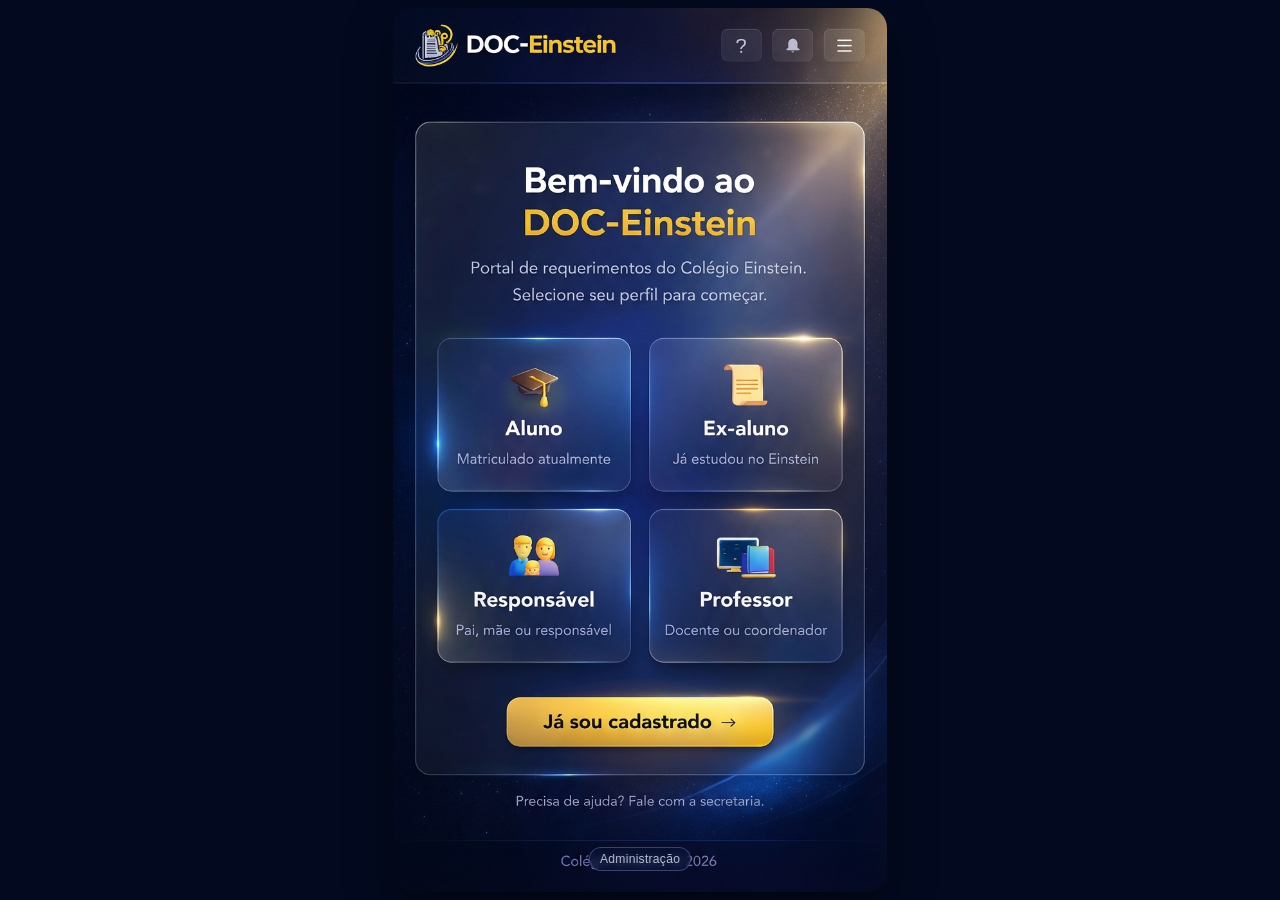
==== index.html @ a2281558 "Initial DOC-Einstein web app and workflow integration. Add the current local implementation, includi" ====
<!doctype html>
<html lang="pt-BR">
<head>
  <meta charset="utf-8" />
  <meta name="viewport" content="width=device-width, initial-scale=1, viewport-fit=cover" />
  <title>DOC-Einstein</title>
  <link rel="stylesheet" href="stitch/welcome.css" />
</head>
<body class="stitch-welcome-page">
  <main class="stitch-mock-root" aria-label="DOC-Einstein — Portal de Requerimentos">
    <img class="stitch-mock-image" src="assets/stitch/screen.png?v=1" alt="DOC-Einstein — Welcome Screen" />

    <a class="stitch-hotspot hs-admin" href="admin-dashboard.html" aria-label="Área de Administração"></a>
    <a class="stitch-hotspot hs-aluno" href="aluno.html" aria-label="Aluno — Matriculado atualmente"></a>
    <a class="stitch-hotspot hs-exaluno" href="ex-aluno.html" aria-label="Ex-aluno — Já estudou no Einstein"></a>
    <a class="stitch-hotspot hs-responsavel" href="responsavel.html" aria-label="Responsável — Pai, mãe ou responsável"></a>
    <a class="stitch-hotspot hs-professor" href="professor.html" aria-label="Professor — Docente ou coordenador"></a>
    <a class="stitch-hotspot hs-login" href="login.html?modo=login" aria-label="Já sou cadastrado"></a>
    <a class="stitch-admin-footer-link" href="admin-dashboard.html" aria-label="Área de Administração">Administração</a>
  </main>
</body>
</html>
---- stitch/welcome.css ----
:root{
  --safe-top:env(safe-area-inset-top);
  --safe-right:env(safe-area-inset-right);
  --safe-bottom:env(safe-area-inset-bottom);
  --safe-left:env(safe-area-inset-left);
}

*{
  box-sizing:border-box;
}

[hidden]{
  display:none !important;
}

html,
body{
  min-height:100%;
}

body.stitch-welcome-page{
  margin:0;
  min-height:100svh;
  min-height:100dvh;
  padding:8px;
  padding-top:calc(var(--safe-top) + 8px);
  padding-right:calc(var(--safe-right) + 8px);
  padding-bottom:calc(var(--safe-bottom) + 8px);
  padding-left:calc(var(--safe-left) + 8px);
  display:grid;
  place-items:center;
  background:#030a20;
  font-family:Inter, "Segoe UI", Roboto, Arial, sans-serif;
}

.stitch-mock-root{
  width:min(calc(100vw - 16px), calc((100svh - 16px) * (768 / 1376)));
  aspect-ratio:768 / 1376;
  position:relative;
  border-radius:20px;
  overflow:hidden;
  box-shadow:0 20px 48px rgba(0,0,0,.45);
}

.stitch-mock-image{
  position:absolute;
  inset:0;
  width:100%;
  height:100%;
  display:block;
  object-fit:cover;
  z-index:1;
}

.stitch-hotspot{
  position:absolute;
  z-index:3;
  display:block;
  border-radius:16px;
  background:transparent;
  outline:none;
}

.stitch-hotspot:focus-visible{
  box-shadow:0 0 0 3px rgba(255,214,112,.62);
}

.hs-admin{
  left:4.9%;
  top:3.3%;
  width:8.9%;
  height:3.3%;
  border-radius:999px;
}

.hs-aluno{
  left:9.8%;
  top:34.3%;
  width:38.4%;
  height:16.2%;
}

.hs-exaluno{
  left:51.8%;
  top:34.3%;
  width:38.4%;
  height:16.2%;
}

.hs-responsavel{
  left:9.8%;
  top:54.4%;
  width:38.4%;
  height:16.2%;
}

.hs-professor{
  left:51.8%;
  top:54.4%;
  width:38.4%;
  height:16.2%;
}

.hs-login{
  left:25.3%;
  top:76.8%;
  width:49.5%;
  height:8.5%;
  border-radius:18px;
}

.stitch-admin-footer-link{
  position:absolute;
  left:50%;
  bottom:2.4%;
  transform:translateX(-50%);
  z-index:4;
  text-decoration:none;
  font-size:clamp(.62rem, 1.7vw, .76rem);
  letter-spacing:.02em;
  color:rgba(228, 236, 255, .8);
  border:1px solid rgba(155, 177, 238, .32);
  background:rgba(10, 21, 58, .46);
  backdrop-filter:blur(4px);
  -webkit-backdrop-filter:blur(4px);
  border-radius:999px;
  padding:4px 10px;
  transition:opacity .2s ease, border-color .2s ease, color .2s ease;
}

.stitch-admin-footer-link:hover,
.stitch-admin-footer-link:focus-visible{
  color:#f6d98f;
  border-color:rgba(246, 217, 143, .62);
  outline:none;
}

.stitch-subpage-root{
  width:min(calc(100vw - 16px), calc((100svh - 16px) * (768 / 1376)));
  aspect-ratio:768 / 1376;
  position:relative;
  border-radius:20px;
  overflow:hidden;
  box-shadow:0 20px 48px rgba(0,0,0,.45);
}

.stitch-subpage-root::before{
  content:"";
  position:absolute;
  inset:0;
  z-index:2;
  pointer-events:none;
  background:rgba(4, 9, 28, .28);
  backdrop-filter:blur(6px) brightness(.72);
  -webkit-backdrop-filter:blur(6px) brightness(.72);
}

.stitch-subpage-image{
  position:absolute;
  inset:0;
  width:100%;
  height:100%;
  object-fit:cover;
  z-index:1;
}

.stitch-subpage-panel{
  position:absolute;
  left:8%;
  right:8%;
  top:18%;
  z-index:3;
  border-radius:18px;
  border:1px solid rgba(181,203,255,.32);
  background:linear-gradient(180deg, rgba(12,25,70,.84), rgba(9,16,46,.88));
  backdrop-filter:blur(6px);
  -webkit-backdrop-filter:blur(6px);
  box-shadow:0 14px 28px rgba(0,0,0,.35);
  padding:18px 16px;
  color:#eff5ff;
}

.stitch-subpage-title{
  margin:0 0 8px;
  font-size:clamp(1.25rem, 4.4vw, 1.9rem);
}

.stitch-subpage-text{
  margin:0 0 14px;
  color:#c9d8fb;
  font-size:clamp(.85rem, 2.6vw, 1rem);
}

.stitch-attention-text{
  color:#ffe19b;
  font-weight:700;
  margin-top:-4px;
}

.stitch-subpage-subtitle{
  margin:0 0 8px;
  font-size:clamp(1rem, 3vw, 1.2rem);
  color:#f2f7ff;
}

.stitch-subpage-chip{
  display:inline-block;
  margin:0 0 14px;
  padding:6px 10px;
  border-radius:999px;
  border:1px solid rgba(255,212,118,.45);
  background:rgba(255,212,118,.12);
  color:#ffe4a0;
  font-weight:700;
  text-transform:capitalize;
}

.stitch-subpage-actions{
  display:flex;
  gap:10px;
  flex-wrap:wrap;
}

.stitch-btn{
  text-decoration:none;
  border-radius:12px;
  padding:10px 14px;
  font-weight:700;
  border:1px solid transparent;
}

.stitch-btn-primary{
  color:#1f2230;
  border-color:#f5d17b;
  background:linear-gradient(180deg, #ffd870, #e6aa2b);
}

.stitch-btn-ghost{
  color:#eaf1ff;
  border-color:#3f61b0;
  background:rgba(255,255,255,.04);
}

.stitch-btn:disabled{
  opacity:.65;
  cursor:not-allowed;
}

.stitch-form{
  display:grid;
  gap:10px;
}

.stitch-form[hidden]{
  display:none !important;
}

.stitch-field{
  display:grid;
  gap:6px;
}

.stitch-field label{
  font-size:clamp(.78rem, 1.8vw, .9rem);
  color:#d6e2ff;
}

.stitch-field input{
  width:100%;
  border-radius:10px;
  border:1px solid rgba(158,186,250,.36);
  background:rgba(7,16,48,.72);
  color:#eef4ff;
  padding:10px 12px;
  font-size:clamp(.86rem, 2.2vw, .96rem);
}

.stitch-field input[type="file"]{
  padding:8px 10px;
  cursor:pointer;
}

.stitch-field select,
.stitch-field textarea{
  width:100%;
  border-radius:10px;
  border:1px solid rgba(158,186,250,.36);
  background:rgba(7,16,48,.72);
  color:#eef4ff;
  padding:10px 12px;
  font-size:clamp(.86rem, 2.2vw, .96rem);
}

.stitch-field input:focus{
  outline:none;
  border-color:rgba(255,214,112,.8);
  box-shadow:0 0 0 2px rgba(255,214,112,.2);
}

.stitch-field select:focus,
.stitch-field textarea:focus{
  outline:none;
  border-color:rgba(255,214,112,.8);
  box-shadow:0 0 0 2px rgba(255,214,112,.2);
}

.stitch-status{
  margin:2px 0 0;
  min-height:20px;
  font-size:clamp(.76rem, 1.9vw, .88rem);
  color:#c9d8fb;
}

.stitch-status.ok{
  color:#9ff5b5;
}

.stitch-status.error{
  color:#ffb0b0;
}

.stitch-timeline-card{
  margin-top:16px;
  border:1px solid rgba(146,173,239,.28);
  border-radius:14px;
  background:rgba(5, 14, 43, .54);
  padding:14px 12px;
}

.stitch-timeline{
  list-style:none;
  margin:0;
  padding:4px 0 0;
  display:grid;
  gap:10px;
}

.timeline-step{
  display:grid;
  grid-template-columns:20px 1fr;
  gap:10px;
  align-items:start;
  color:#b7c8ee;
}

.timeline-step .timeline-marker{
  width:14px;
  height:14px;
  margin-top:3px;
  border-radius:999px;
  border:2px solid rgba(149,171,224,.72);
  background:rgba(124,142,184,.25);
  box-shadow:0 0 0 2px rgba(10,16,39,.55);
}

.timeline-step .timeline-copy strong{
  display:block;
  font-size:clamp(.84rem, 2.1vw, .95rem);
  color:#d7e4ff;
}

.timeline-step .timeline-copy small{
  display:block;
  margin-top:2px;
  font-size:clamp(.72rem, 1.8vw, .82rem);
  color:#9fb5e4;
}

.timeline-step.is-active .timeline-marker{
  border-color:rgba(255,204,96,.96);
  background:linear-gradient(180deg, #ffd56f, #e9a92d);
  box-shadow:0 0 0 2px rgba(10,16,39,.45), 0 0 14px rgba(249,195,88,.42);
}

.timeline-step.is-active .timeline-copy strong{
  color:#ffe5aa;
}

.timeline-step.is-done .timeline-marker{
  border-color:rgba(127,234,163,.95);
  background:linear-gradient(180deg, #72df99, #2da969);
  box-shadow:0 0 0 2px rgba(10,16,39,.45), 0 0 12px rgba(103,224,150,.36);
}

.timeline-step.is-done .timeline-copy strong{
  color:#bcf7d1;
}

.stitch-admin-tabs{
  margin-top:16px;
  display:flex;
  flex-wrap:wrap;
  gap:8px;
}

.stitch-admin-tab{
  border-radius:999px;
  border:1px solid rgba(148,176,242,.35);
  background:rgba(9,18,55,.56);
  color:#cfe0ff;
  font-weight:700;
  font-size:clamp(.76rem, 2vw, .9rem);
  padding:8px 12px;
  cursor:pointer;
}

.stitch-admin-tab.is-active{
  border-color:rgba(255,214,112,.6);
  background:rgba(255,214,112,.18);
  color:#ffe8b1;
}

.stitch-admin-panel{
  margin-top:14px;
}

.stitch-admin-list{
  display:grid;
  gap:12px;
}

.stitch-admin-card{
  border-radius:12px;
  border:1px solid rgba(146,172,234,.3);
  background:rgba(6, 14, 43, .56);
  padding:12px 12px 10px;
}

.stitch-admin-card-head{
  display:flex;
  justify-content:space-between;
  align-items:center;
  gap:8px;
  margin-bottom:8px;
}

.stitch-admin-card-head strong{
  color:#f2f7ff;
  font-size:clamp(.82rem, 2.2vw, .98rem);
}

.stitch-admin-status{
  border-radius:999px;
  border:1px solid rgba(255,214,112,.5);
  background:rgba(255,214,112,.14);
  color:#ffe6a7;
  font-size:clamp(.68rem, 1.7vw, .78rem);
  font-weight:700;
  padding:4px 8px;
}

.stitch-admin-meta{
  margin:0 0 6px;
  color:#bed1f8;
  font-size:clamp(.74rem, 1.95vw, .85rem);
}

.stitch-admin-signature-grid{
  width:100%;
  display:grid;
  gap:6px;
  color:#d7e4ff;
  font-size:clamp(.74rem, 1.95vw, .85rem);
}

.stitch-admin-signature-grid input{
  margin-right:6px;
}

.stitch-subpage-footer{
  position:absolute;
  left:0;
  right:0;
  bottom:6.3%;
  z-index:4;
  text-align:center;
  font-size:clamp(.68rem, 2vw, .86rem);
  color:#a9bde8;
}

/* Cadastro/Login pages need full vertical scroll on web */
body.stitch-welcome-page.stitch-form-page{
  display:block;
  overflow-y:auto;
}

body.stitch-welcome-page.stitch-form-page .stitch-subpage-root{
  width:min(calc(100vw - 16px), 768px);
  aspect-ratio:auto;
  min-height:calc(100svh - var(--safe-top) - var(--safe-bottom) - 16px);
  margin:0 auto;
  overflow:visible;
}

body.stitch-welcome-page.stitch-form-page .stitch-subpage-panel{
  position:relative;
  left:auto;
  right:auto;
  top:auto;
  margin:clamp(68px, 9vw, 92px) 8% 0;
}

body.stitch-welcome-page.stitch-form-page .stitch-subpage-footer{
  position:relative;
  left:auto;
  right:auto;
  bottom:auto;
  margin:10px 0 0;
  text-align:center;
}
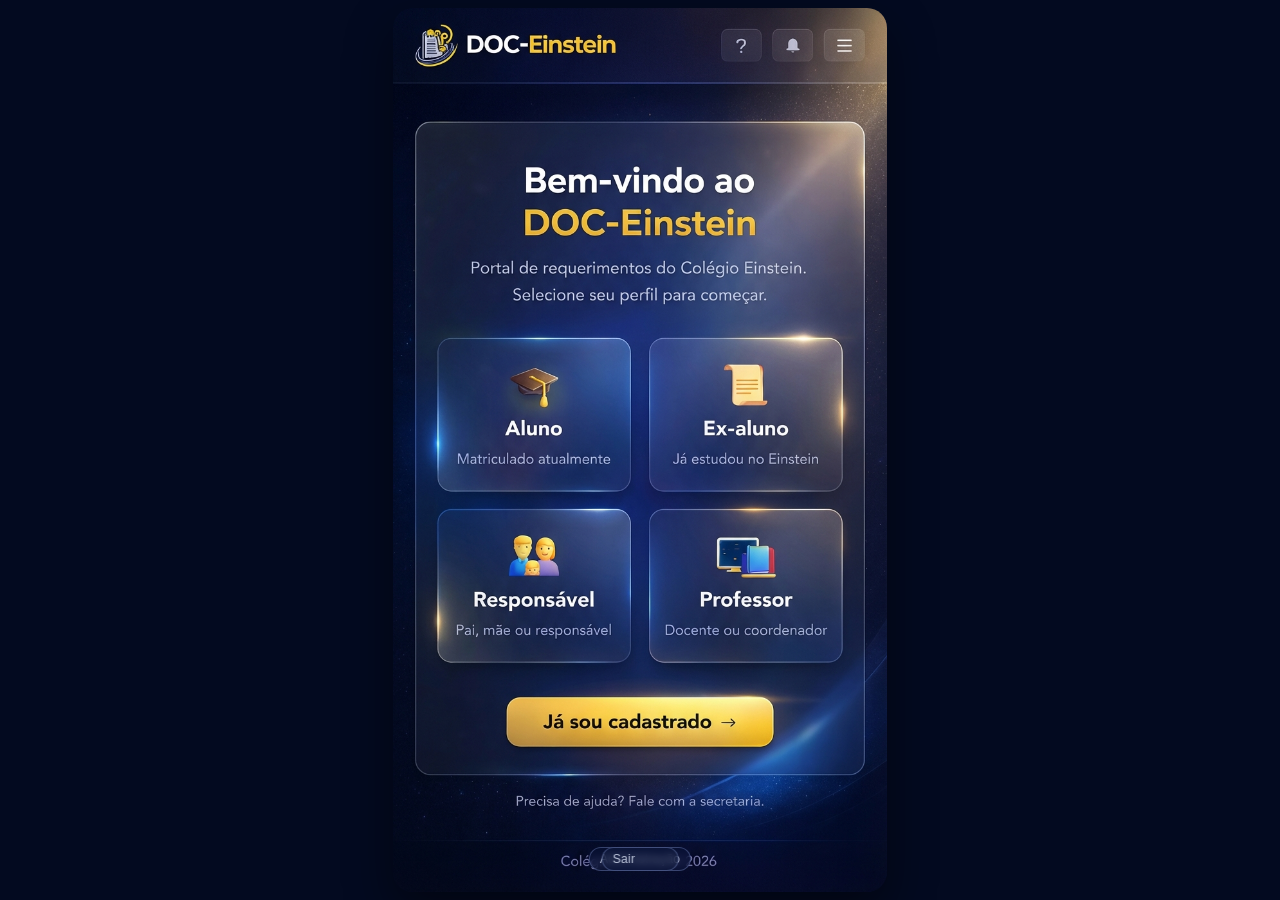
==== commit fc2aa220: "feat: add Sair button on every page Standardize a visible Sair action across all HTML pages and rout" ====
--- a/index.html
+++ b/index.html
@@ -17,6 +17,7 @@
     <a class="stitch-hotspot hs-professor" href="professor.html" aria-label="Professor — Docente ou coordenador"></a>
     <a class="stitch-hotspot hs-login" href="login.html?modo=login" aria-label="Já sou cadastrado"></a>
     <a class="stitch-admin-footer-link" href="admin-dashboard.html" aria-label="Área de Administração">Administração</a>
+    <a class="stitch-admin-footer-link" style="right: 170px;" href="index.html" aria-label="Sair para a página principal">Sair</a>
   </main>
 </body>
 </html>
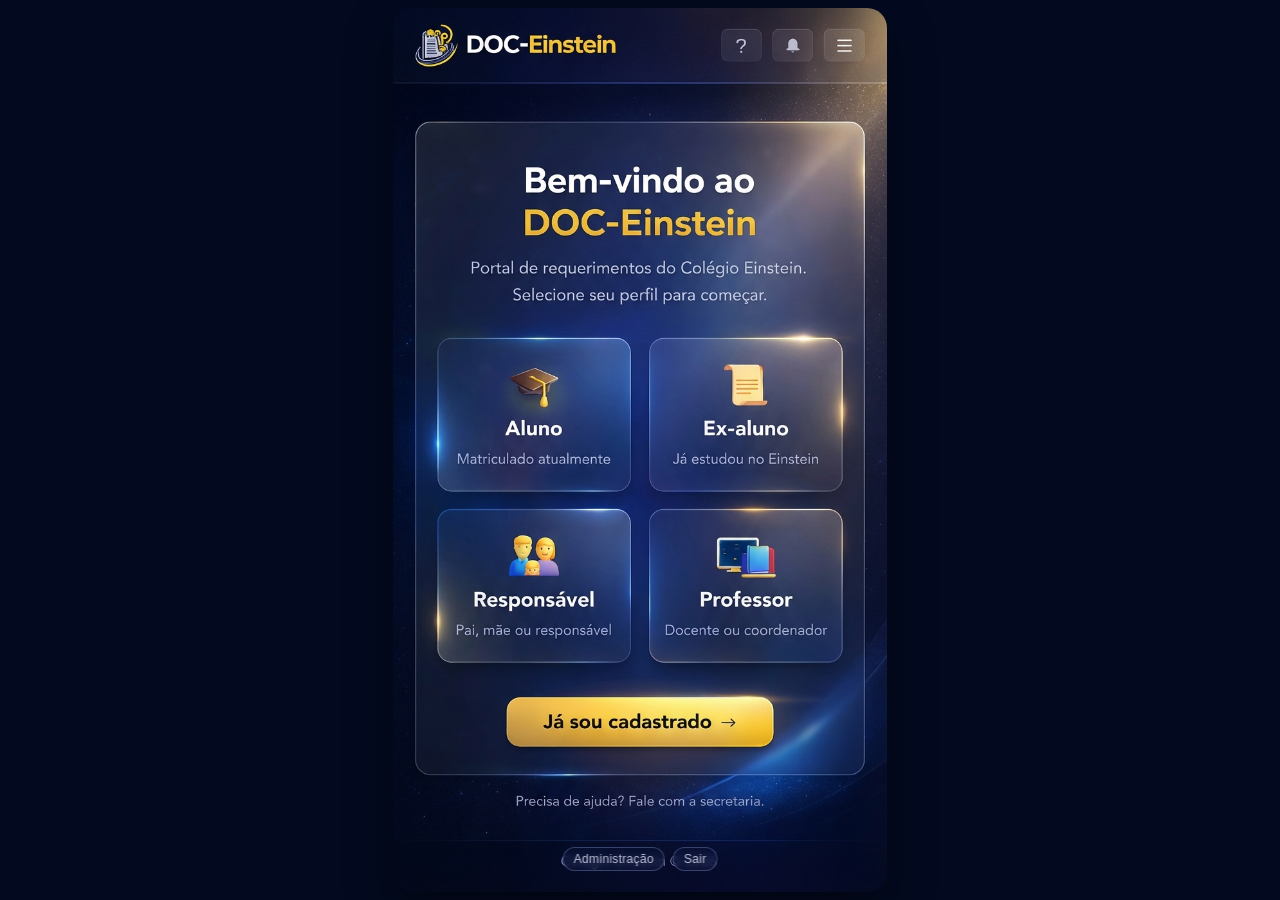
==== commit 5f29975e: "fix: prevent footer action overlap on home Group home footer actions in a shared container so Admini" ====
--- a/index.html
+++ b/index.html
@@ -16,8 +16,10 @@
     <a class="stitch-hotspot hs-responsavel" href="responsavel.html" aria-label="Responsável — Pai, mãe ou responsável"></a>
     <a class="stitch-hotspot hs-professor" href="professor.html" aria-label="Professor — Docente ou coordenador"></a>
     <a class="stitch-hotspot hs-login" href="login.html?modo=login" aria-label="Já sou cadastrado"></a>
-    <a class="stitch-admin-footer-link" href="admin-dashboard.html" aria-label="Área de Administração">Administração</a>
-    <a class="stitch-admin-footer-link" style="right: 170px;" href="index.html" aria-label="Sair para a página principal">Sair</a>
+    <div class="stitch-home-footer-links" aria-label="Ações rápidas">
+      <a class="stitch-admin-footer-link" href="admin-dashboard.html" aria-label="Área de Administração">Administração</a>
+      <a class="stitch-admin-footer-link" href="index.html" aria-label="Sair para a página principal">Sair</a>
+    </div>
   </main>
 </body>
 </html>
--- a/stitch/welcome.css
+++ b/stitch/welcome.css
@@ -135,6 +135,23 @@
   outline:none;
 }
 
+.stitch-home-footer-links{
+  position:absolute;
+  left:50%;
+  bottom:2.4%;
+  transform:translateX(-50%);
+  z-index:4;
+  display:flex;
+  gap:8px;
+}
+
+.stitch-home-footer-links .stitch-admin-footer-link{
+  position:static;
+  left:auto;
+  bottom:auto;
+  transform:none;
+}
+
 .stitch-subpage-root{
   width:min(calc(100vw - 16px), calc((100svh - 16px) * (768 / 1376)));
   aspect-ratio:768 / 1376;
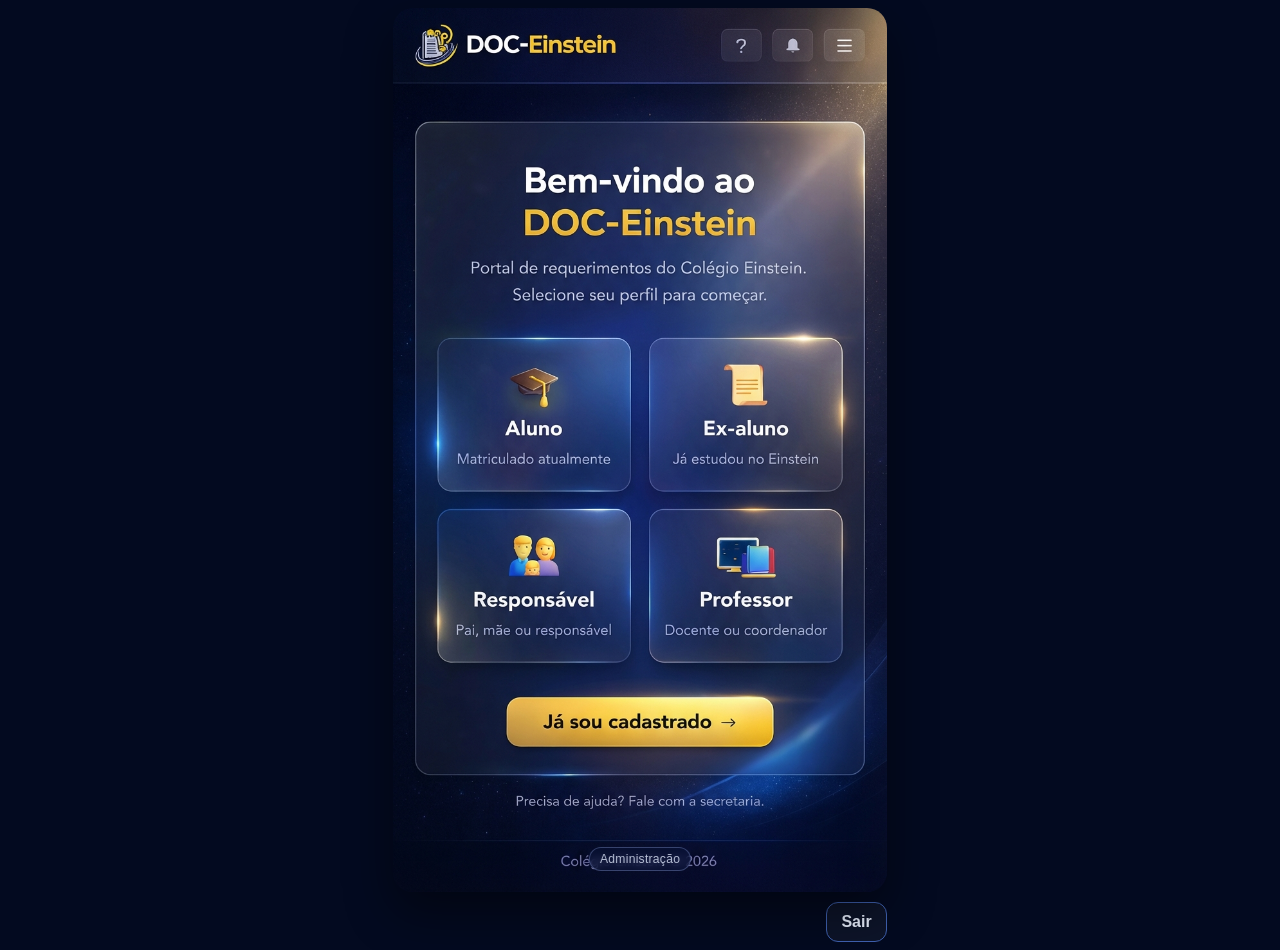
==== commit 77bb16aa: "fix: move LP Sair below main card Place the Sair action below the main LP card aligned to the right," ====
--- a/index.html
+++ b/index.html
@@ -16,10 +16,10 @@
     <a class="stitch-hotspot hs-responsavel" href="responsavel.html" aria-label="Responsável — Pai, mãe ou responsável"></a>
     <a class="stitch-hotspot hs-professor" href="professor.html" aria-label="Professor — Docente ou coordenador"></a>
     <a class="stitch-hotspot hs-login" href="login.html?modo=login" aria-label="Já sou cadastrado"></a>
-    <div class="stitch-home-footer-links" aria-label="Ações rápidas">
-      <a class="stitch-admin-footer-link" href="admin-dashboard.html" aria-label="Área de Administração">Administração</a>
-      <a class="stitch-admin-footer-link" href="index.html" aria-label="Sair para a página principal">Sair</a>
-    </div>
+    <a class="stitch-admin-footer-link" href="admin-dashboard.html" aria-label="Área de Administração">Administração</a>
   </main>
+  <div class="stitch-lp-actions" aria-label="Ações da página inicial">
+    <a class="stitch-btn stitch-btn-ghost" href="index.html" aria-label="Sair para a página principal">Sair</a>
+  </div>
 </body>
 </html>
--- a/stitch/welcome.css
+++ b/stitch/welcome.css
@@ -135,21 +135,11 @@
   outline:none;
 }
 
-.stitch-home-footer-links{
-  position:absolute;
-  left:50%;
-  bottom:2.4%;
-  transform:translateX(-50%);
-  z-index:4;
+.stitch-lp-actions{
+  width:min(calc(100vw - 16px), calc((100svh - 16px) * (768 / 1376)));
   display:flex;
-  gap:8px;
-}
-
-.stitch-home-footer-links .stitch-admin-footer-link{
-  position:static;
-  left:auto;
-  bottom:auto;
-  transform:none;
+  justify-content:flex-end;
+  margin-top:10px;
 }
 
 .stitch-subpage-root{
